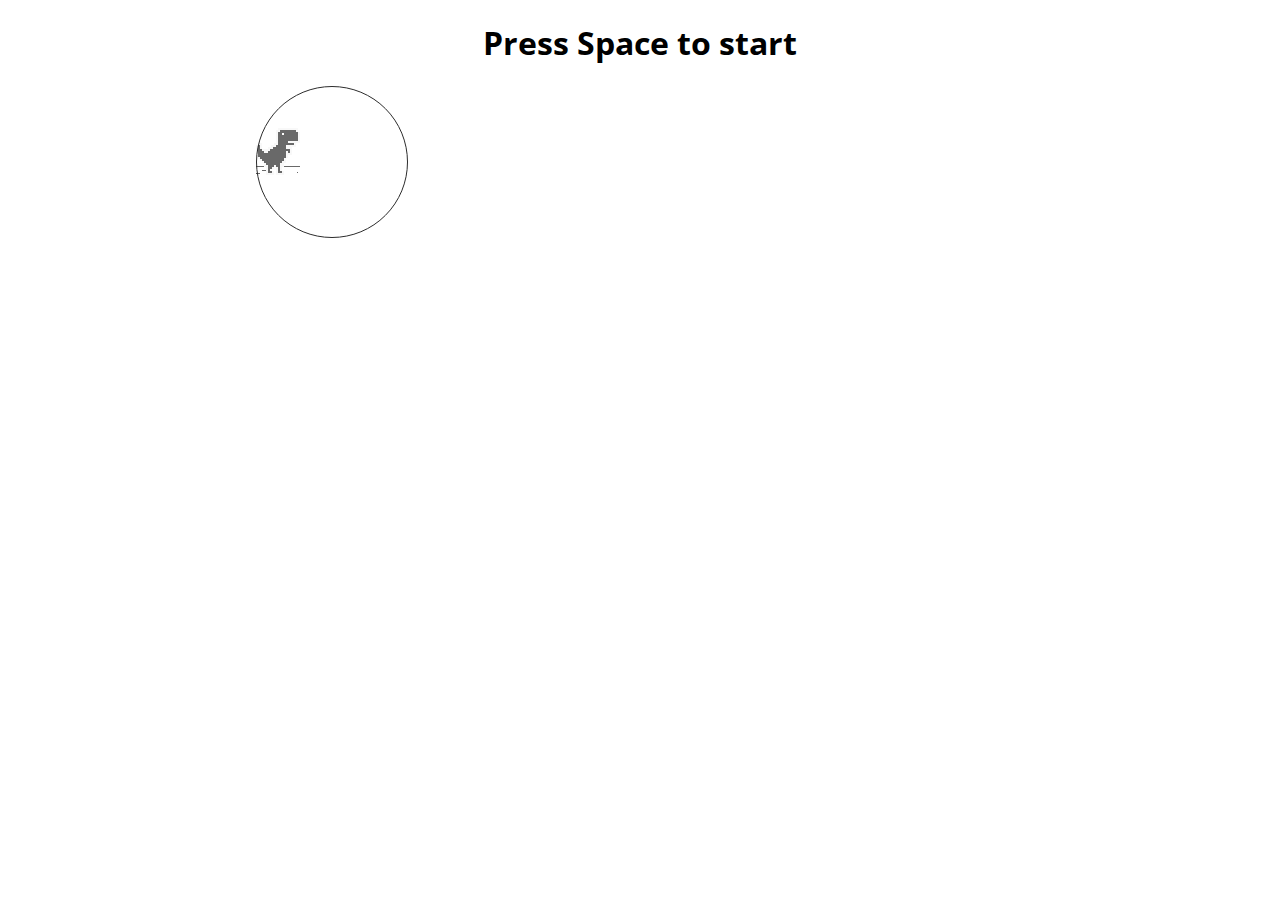
==== index.html @ 97a1e56d "initial coommit" ====
<!doctype html>
<html>

<head>
    <meta charset="utf-8">
    <meta name="viewport" content="width=device-width, initial-scale=1.0,maximum-scale=1.0, user-scalable=no">
    <title >chrome easter egg: t-rex runner</title>
    <link rel="stylesheet" href="style.css">
    <link href="https://fonts.googleapis.com/css?family=Open+Sans" rel="stylesheet"> 
</head>

<body id="t" class="offline">
    <div id="messageBox" class="sendmessage">
         <h1 style="text-align: center;font-family: 'Open Sans', sans-serif;">Press Space to start</h1>
         <div class="niokbutton" onclick="okbuttonsend()"></div> 
    </div>

    <div id="main-frame-error" class="interstitial-wrapper">
        <div id='a'></div>
        
        <div id="main-content">
            <div class="icon icon-offline" alt=""></div>
        </div>
        <div id="offline-resources">
            <img id="offline-resources-1x" src="assets/default_100_percent/100-offline-sprite.png">
            <img id="offline-resources-2x" src="assets/default_200_percent/200-offline-sprite.png">
            <template id="audio-resources">
                <audio id="offline-sound-press" src="[data-uri]"></audio>
                <audio id="offline-sound-hit" src="[data-uri]"></audio>
                <audio id="offline-sound-reached" src="[data-uri]"></audio>
            </template>
        </div>
        <div id="test"></div> 
    </div>

    
</body>


<script
  src="https://code.jquery.com/jquery-3.6.0.js"
  integrity="sha256-H+K7U5CnXl1h5ywQfKtSj8PCmoN9aaq30gDh27Xc0jk="
  crossorigin="anonymous">
</script>

<script src="main.js"></script>
<script src="index.js"></script>
<script>
    document.onkeydown = function(evt) {
    evt = evt || window.event;
    if (evt.keyCode == 32) {
        var box = document.getElementById("messageBox");
        box.style.visibility="hidden";
    }
};
</script>
    
</html>
---- style.css ----
html, body {
  padding: 0;
  margin: 0;
  width: 100%;
  height: 100%;
}

#a{
  width: 150px;
  height: 150px;
  z-index: 10;
  border-radius: 50%;
  background: rgba(255, 255, 255, 0.13);
  position:relative;  
  border: 1px solid;
  animation: block 5s infinite ease-in-out; 
}


@keyframes block {
  0% {
    left: 800px;
  }

  100% {
    left: -100px;
  }
}




.icon {
  -webkit-user-select: none;
  user-select: none;
  display: inline-block;
}

.icon-offline {
  content: -webkit-image-set( url(assets/default_100_percent/100-error-offline.png) 1x, url(assets/default_200_percent/200-error-offline.png) 2x);
  position: relative;
}

.hidden {
  display: none;
}


/* Offline page */

.offline .interstitial-wrapper {
  color: #2b2b2b;
  margin: 0 auto;
  max-height: 170px;
  max-width: 60%;
}

.offline .runner-container {
  height: 150px;
  overflow: hidden;
  position: absolute;
  top: 35px;
  width: 44px;
}

.offline .runner-canvas {
  height: 150px;
  /* max-width: 65%; */
  opacity: 1;
  overflow: hidden;
  position: absolute;
  top: 0;
  z-index: 2;
}

.offline .controller {
  background: rgba(247, 247, 247, .1);
  height: 100vh;
  left: 0;
  position: absolute;
  top: 0;
  width: 100vw;
  z-index: 1;
}

#offline-resources {
  display: none;
}

@media (max-width: 420px) {
  .suggested-left > #control-buttons, .suggested-right > #control-buttons {
    float: none;
  }
  .snackbar {
    left: 0;
    bottom: 0;
    width: 100%;
    border-radius: 0;
  }
}

@media (max-height: 350px) {
  h1 {
    margin: 0 0 15px;
  }
  .icon-offline {
    margin: 0 0 10px;
  }
  .interstitial-wrapper {
    margin-top: 5%;
  }
  .nav-wrapper {
    margin-top: 30px;
  }
}

@media (min-width: 600px) and (max-width: 736px) and (orientation: landscape) {
  .offline .interstitial-wrapper {
    margin-left: 0;
    margin-right: 0;
  }
}

@media (min-width: 420px) and (max-width: 736px) and (min-height: 240px) and (max-height: 420px) and (orientation:landscape) {
  .interstitial-wrapper {
    margin-bottom: 100px;
  }
}

@media (min-height: 240px) and (orientation: landscape) {
  .offline .interstitial-wrapper {
    /* margin-bottom: 90px; */
  }
  .icon-offline {
    margin-bottom: 20px;
  }
}

@media (max-height: 320px) and (orientation: landscape) {
  .icon-offline {
    margin-bottom: 0;
  }
  .offline .runner-container {
    top: 10px;
  }
}

@media (max-width: 240px) {
  .interstitial-wrapper {
    overflow: inherit;
    padding: 0 8px;
  }
}
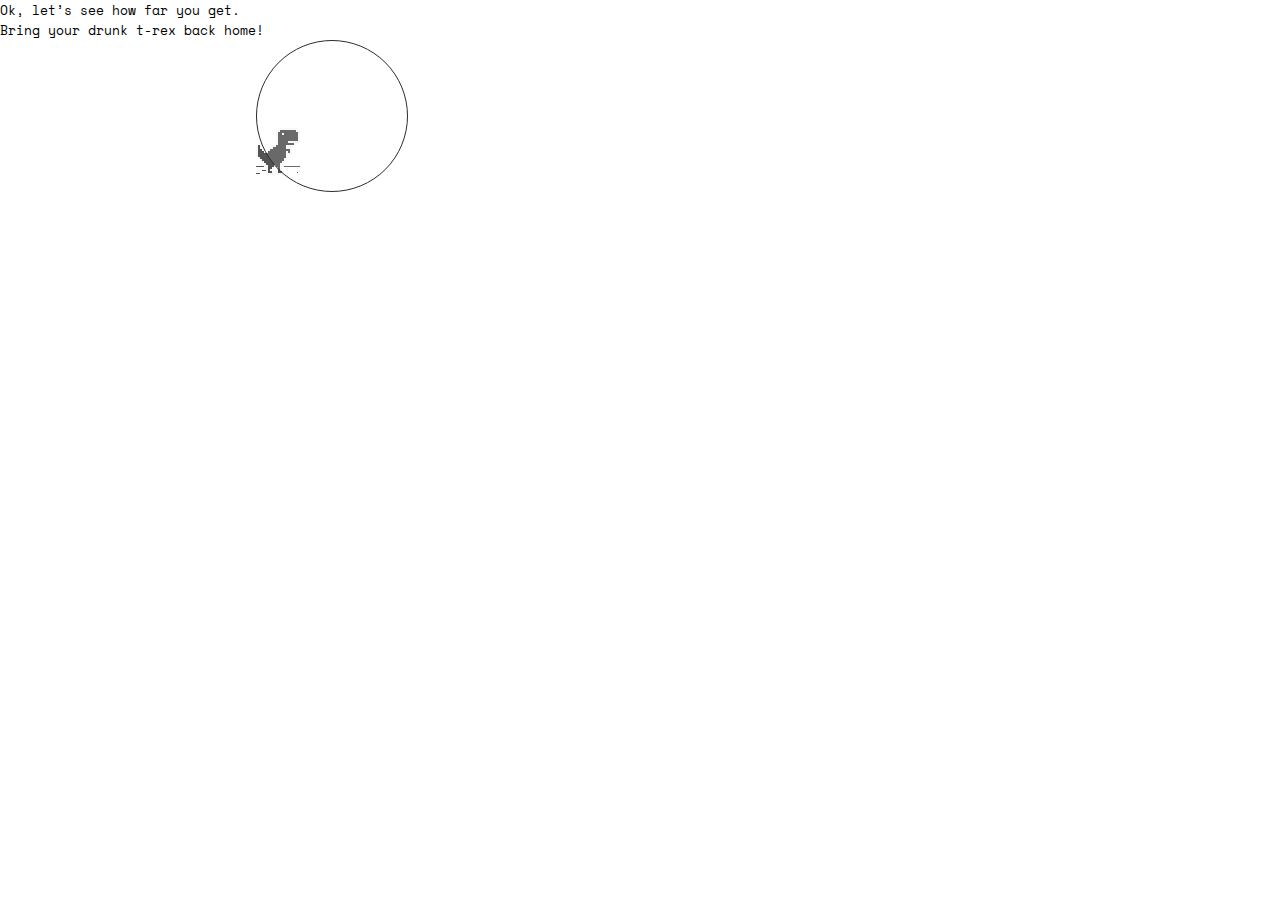
==== commit 7ceaf1b8: "test" ====
--- a/index.html
+++ b/index.html
@@ -4,55 +4,46 @@
 <head>
     <meta charset="utf-8">
     <meta name="viewport" content="width=device-width, initial-scale=1.0,maximum-scale=1.0, user-scalable=no">
-    <title >chrome easter egg: t-rex runner</title>
-    <link rel="stylesheet" href="style.css">
-    <link href="https://fonts.googleapis.com/css?family=Open+Sans" rel="stylesheet"> 
+    <title >BlackOut</title>
+    <link rel="stylesheet" href="css/style.css">
 </head>
 
 <body id="t" class="offline">
-    <div id="messageBox" class="sendmessage">
-         <h1 style="text-align: center;font-family: 'Open Sans', sans-serif;">Press Space to start</h1>
-         <div class="niokbutton" onclick="okbuttonsend()"></div> 
+
+    <div class="main-wrapper">
+
+        <div id="messageBox" class="sendmessage">
+            Ok, let’s see how far you get. <br>
+            Bring your drunk t-rex back home!
+            <!-- <div class="niokbutton" onclick="okbuttonsend()"></div>  -->
+        </div>
+
+        <!-- GAME -->
+        <div id="main-frame-error" class="interstitial-wrapper">
+            <div id='a'></div>
+            
+            <div id="main-content">
+                <div class="icon icon-offline" alt=""></div>
+            </div>
+            <div id="offline-resources">
+                <img id="offline-resources-1x" src="assets/default_100_percent/100-offline-sprite.png">
+                <img id="offline-resources-2x" src="assets/default_200_percent/200-offline-sprite.png">
+                <template id="audio-resources">
+                    <audio id="offline-sound-press" src="[data-uri]"></audio>
+                    <audio id="offline-sound-hit" src="[data-uri]"></audio>
+                    <audio id="offline-sound-reached" src="[data-uri]"></audio>
+                </template>
+            </div>
+        </div>
+    
     </div>
 
-    <div id="main-frame-error" class="interstitial-wrapper">
-        <div id='a'></div>
-        
-        <div id="main-content">
-            <div class="icon icon-offline" alt=""></div>
-        </div>
-        <div id="offline-resources">
-            <img id="offline-resources-1x" src="assets/default_100_percent/100-offline-sprite.png">
-            <img id="offline-resources-2x" src="assets/default_200_percent/200-offline-sprite.png">
-            <template id="audio-resources">
-                <audio id="offline-sound-press" src="[data-uri]"></audio>
-                <audio id="offline-sound-hit" src="[data-uri]"></audio>
-                <audio id="offline-sound-reached" src="[data-uri]"></audio>
-            </template>
-        </div>
-        <div id="test"></div> 
-    </div>
-
-    
 </body>
 
 
-<script
-  src="https://code.jquery.com/jquery-3.6.0.js"
-  integrity="sha256-H+K7U5CnXl1h5ywQfKtSj8PCmoN9aaq30gDh27Xc0jk="
-  crossorigin="anonymous">
-</script>
+<script src="https://code.jquery.com/jquery-3.6.0.js" integrity="sha256-H+K7U5CnXl1h5ywQfKtSj8PCmoN9aaq30gDh27Xc0jk=" crossorigin="anonymous"></script>
 
 <script src="main.js"></script>
 <script src="index.js"></script>
-<script>
-    document.onkeydown = function(evt) {
-    evt = evt || window.event;
-    if (evt.keyCode == 32) {
-        var box = document.getElementById("messageBox");
-        box.style.visibility="hidden";
-    }
-};
-</script>
     
 </html>
--- a/css/style.css
+++ b/css/style.css
@@ -0,0 +1,236 @@
+@font-face {
+  font-family: 'Everett medium';
+      src: url('font/everett/medium/Everett-Medium.eot') format('eot'),
+           url('font/everett/medium/Everett-Medium.svg') format('svg'),
+           url('font/everett/medium/Everett-Medium.ttf') format('ttf'),
+           url('font/everett/medium/Everett-Medium.woff') format('woff'),
+           url('font/everett/medium/Everett-Medium.woff2') format('woff2');
+}
+@font-face {
+  font-family: 'Everett reg';
+      src: url('font/everett/Everett-Regular.eot') format('eot'),
+           url('font/everett/Everett-Regular.svg') format('svg'),
+           url('font/everett/Everett-Regular.ttf') format('ttf'),
+           url('font/everett/Everett-Regular.woff') format('woff'),
+           url('font/everett/Everett-Regular.woff2') format('woff2');
+}
+@font-face {
+  font-family: 'Space';
+      src: url('font/space/space.eot') format('eot'),
+           url('font/space/space.svg') format('svg'),
+           url('font/space/space.ttf') format('ttf'),
+           url('font/space/space.woff') format('woff'),
+           url('font/space/space.woff2') format('woff2');
+}
+
+/* TEMPLATE */
+.flex-display-center-center{
+  display: flex;
+  align-content: center; /* cross axis of container - V */
+  align-items: center; /* all children on cross axis - vertical center*/
+  justify-content: center; /* main axis of conatiner - H */
+}
+.flex-display-center-start{
+  display: flex;
+  align-content: center; /* cross axis of container - V */
+  align-items: center; /* all children on cross axis - vertical center*/
+  justify-content: flex-start; /* main axis of conatiner - H */
+}
+.flex-display-start-center{
+  display: flex;
+  align-content: flex-start; /* cross axis of container - V */
+  align-items: flex-start; /* all children on cross axis - vertical center*/
+  justify-content: center; /* main axis of conatiner - H */
+}
+.flex-display-sa-start{
+  display: flex;
+  align-content: center; /* cross axis of container - V */
+  align-items: flex-start; /* all children on cross axis - vertical center*/
+  justify-content: space-around; /* main axis of conatiner - H */
+}
+.flex-display-sa-center{
+  display: flex;
+  align-content: center; /* cross axis of container - V */
+  align-items: center; /* all children on cross axis - vertical center*/
+  justify-content: space-around; /* main axis of conatiner - H */
+}
+.flex-display-sb-center{
+  display: flex;
+  align-content: center; /* cross axis of container - V */
+  align-items: center; /* all children on cross axis - vertical center*/
+  justify-content: space-between; /* main axis of conatiner - H */
+}
+.column{
+  flex-direction: column;
+}
+
+html, body {
+  padding: 0;
+  margin: 0;
+  width: 100vw;
+  height: 100vh;
+  font-family: Space;
+  font-size: 0.9rem;
+}
+
+.sendmessage{
+
+}
+
+#a{
+  width: 150px;
+  height: 150px;
+  z-index: 10;
+  border-radius: 50%;
+  background: rgba(255, 255, 255, 0.13);
+  position:relative;  
+  /* left: 40%; */
+  border: 1px solid;
+}
+.animation{
+  animation: block 4s infinite ease-in-out; 
+}
+
+
+@keyframes block {
+  0% {
+    left: 100%;
+  }
+
+  100% {
+    left: -100%;
+  }
+}
+
+
+
+
+.icon {
+  -webkit-user-select: none;
+  user-select: none;
+  display: inline-block;
+}
+
+.icon-offline {
+  content: -webkit-image-set( url(../assets/default_100_percent/100-error-offline.png) 1x, url(../assets/default_200_percent/200-error-offline.png) 2x);
+  position: relative;
+}
+
+.hidden {
+  display: none;
+}
+
+
+/* Offline page */
+
+.offline .interstitial-wrapper {
+  color: #2b2b2b;
+  margin: 0 auto;
+  max-height: 170px;
+  max-width: 60%;
+}
+
+.offline .runner-container {
+  height: 150px;
+  overflow: hidden;
+  position: absolute;
+  top: 35px;
+  width: 44px;
+}
+
+.offline .runner-canvas {
+  height: 150px;
+  /* max-width: 65%; */
+  opacity: 1;
+  overflow: hidden;
+  position: absolute;
+  top: 0;
+  z-index: 2;
+}
+
+.offline .controller {
+  background: rgba(247, 247, 247, .1);
+  height: 100vh;
+  left: 0;
+  position: absolute;
+  top: 0;
+  width: 100vw;
+  z-index: 1;
+}
+
+#offline-resources {
+  display: none;
+}
+
+
+
+
+
+
+
+
+
+@media (max-width: 420px) {
+  .suggested-left > #control-buttons, .suggested-right > #control-buttons {
+    float: none;
+  }
+  .snackbar {
+    left: 0;
+    bottom: 0;
+    width: 100%;
+    border-radius: 0;
+  }
+}
+
+@media (max-height: 350px) {
+  h1 {
+    margin: 0 0 15px;
+  }
+  .icon-offline {
+    margin: 0 0 10px;
+  }
+  .interstitial-wrapper {
+    margin-top: 5%;
+  }
+  .nav-wrapper {
+    margin-top: 30px;
+  }
+}
+
+@media (min-width: 600px) and (max-width: 736px) and (orientation: landscape) {
+  .offline .interstitial-wrapper {
+    margin-left: 0;
+    margin-right: 0;
+  }
+}
+
+@media (min-width: 420px) and (max-width: 736px) and (min-height: 240px) and (max-height: 420px) and (orientation:landscape) {
+  .interstitial-wrapper {
+    margin-bottom: 100px;
+  }
+}
+
+@media (min-height: 240px) and (orientation: landscape) {
+  .offline .interstitial-wrapper {
+    /* margin-bottom: 90px; */
+  }
+  .icon-offline {
+    margin-bottom: 20px;
+  }
+}
+
+@media (max-height: 320px) and (orientation: landscape) {
+  .icon-offline {
+    margin-bottom: 0;
+  }
+  .offline .runner-container {
+    top: 10px;
+  }
+}
+
+@media (max-width: 240px) {
+  .interstitial-wrapper {
+    overflow: inherit;
+    padding: 0 8px;
+  }
+}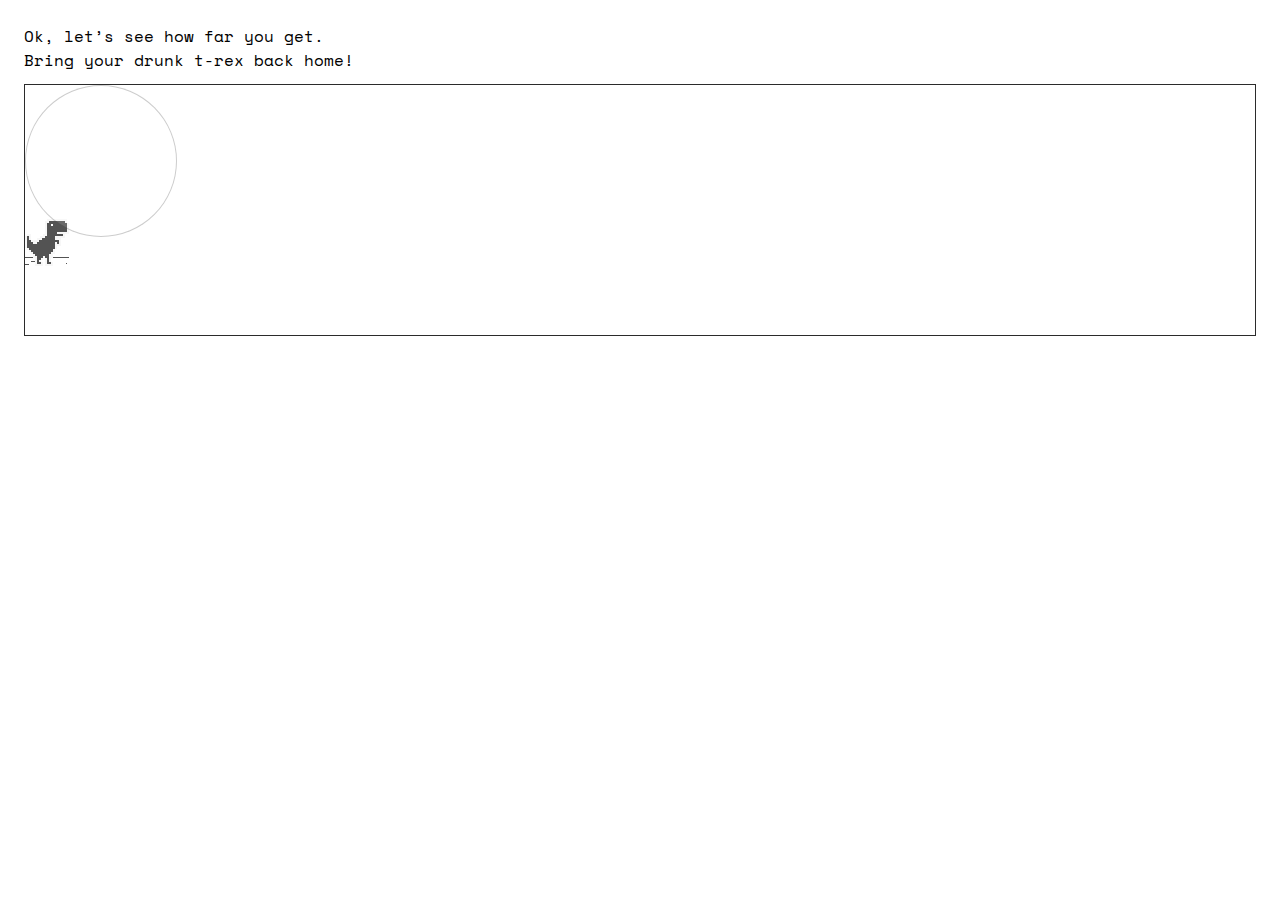
==== commit e7ac3cc8: "collision detection" ====
--- a/index.html
+++ b/index.html
@@ -36,6 +36,7 @@
             </div>
         </div>
     
+        <div class="random-image-wrapper flex-display-center-center"></div>
     </div>
 
 </body>
--- a/css/style.css
+++ b/css/style.css
@@ -70,11 +70,14 @@
   width: 100vw;
   height: 100vh;
   font-family: Space;
-  font-size: 0.9rem;
+  font-size: 1rem;
+}
+.main-wrapper{
+  padding: 24px;
 }
 
 .sendmessage{
-
+  margin-bottom: 12px;
 }
 
 #a{
@@ -84,13 +87,11 @@
   border-radius: 50%;
   background: rgba(255, 255, 255, 0.13);
   position:relative;  
-  /* left: 40%; */
-  border: 1px solid;
+  border: 1px solid rgba(0, 0, 0, 0.2);
 }
 .animation{
   animation: block 4s infinite ease-in-out; 
 }
-
 
 @keyframes block {
   0% {
@@ -120,21 +121,22 @@
   display: none;
 }
 
-
 /* Offline page */
-
 .offline .interstitial-wrapper {
   color: #2b2b2b;
   margin: 0 auto;
-  max-height: 170px;
-  max-width: 60%;
+  top: 30%;
+  /* max-height: 170px; */
+  /* max-width: 70%; */
+  border: 1px solid;
+  overflow: hidden;
 }
 
 .offline .runner-container {
   height: 150px;
   overflow: hidden;
   position: absolute;
-  top: 35px;
+  top: 14%;
   width: 44px;
 }
 
@@ -162,6 +164,20 @@
   display: none;
 }
 
+.random-image-wrapper{
+  margin: 42px 0;
+}
+
+.random-image-wrapper img{
+  width: 100%;
+}
+
+
+
+
+
+
+
 
 
 
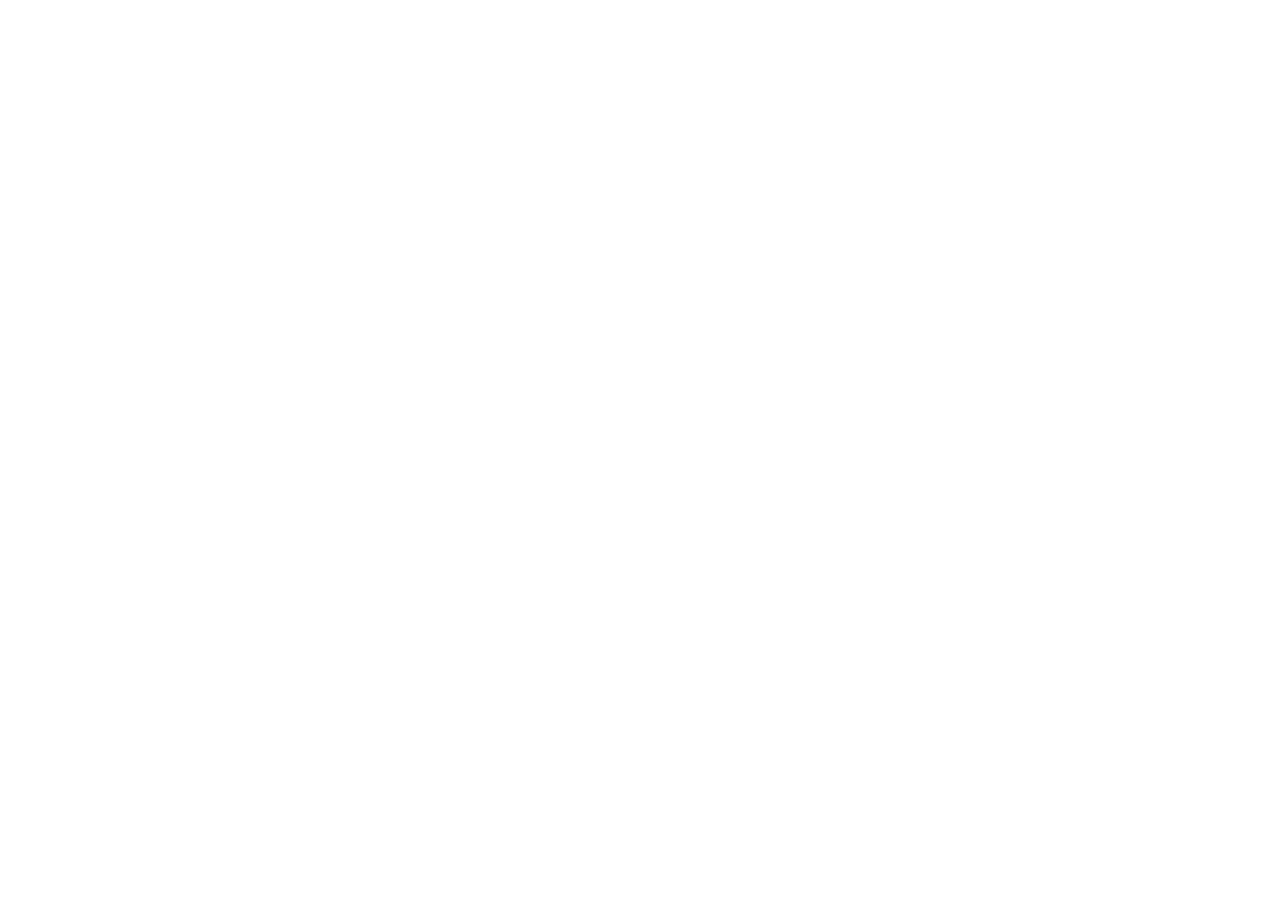
==== commit 779eaea1: "game" ====
--- a/index.html
+++ b/index.html
@@ -8,36 +8,8 @@
     <link rel="stylesheet" href="css/style.css">
 </head>
 
-<body id="t" class="offline">
-
-    <div class="main-wrapper">
-
-        <div id="messageBox" class="sendmessage">
-            Ok, let’s see how far you get. <br>
-            Bring your drunk t-rex back home!
-            <!-- <div class="niokbutton" onclick="okbuttonsend()"></div>  -->
-        </div>
-
-        <!-- GAME -->
-        <div id="main-frame-error" class="interstitial-wrapper">
-            <div id='a'></div>
-            
-            <div id="main-content">
-                <div class="icon icon-offline" alt=""></div>
-            </div>
-            <div id="offline-resources">
-                <img id="offline-resources-1x" src="assets/default_100_percent/100-offline-sprite.png">
-                <img id="offline-resources-2x" src="assets/default_200_percent/200-offline-sprite.png">
-                <template id="audio-resources">
-                    <audio id="offline-sound-press" src="[data-uri]"></audio>
-                    <audio id="offline-sound-hit" src="[data-uri]"></audio>
-                    <audio id="offline-sound-reached" src="[data-uri]"></audio>
-                </template>
-            </div>
-        </div>
+<body>
     
-        <div class="random-image-wrapper flex-display-center-center"></div>
-    </div>
 
 </body>
 
--- a/css/style.css
+++ b/css/style.css
@@ -70,7 +70,11 @@
   width: 100vw;
   height: 100vh;
   font-family: Space;
-  font-size: 1rem;
+  font-size: 1.05rem;
+}
+a{
+  text-decoration: none;
+  color: black;
 }
 .main-wrapper{
   padding: 24px;
@@ -86,7 +90,7 @@
   z-index: 10;
   border-radius: 50%;
   background: rgba(255, 255, 255, 0.13);
-  position:relative;  
+  position: absolute;  
   border: 1px solid rgba(0, 0, 0, 0.2);
 }
 .animation{
@@ -125,7 +129,8 @@
 .offline .interstitial-wrapper {
   color: #2b2b2b;
   margin: 0 auto;
-  top: 30%;
+  position: relative;
+  /* top: 30%; */
   /* max-height: 170px; */
   /* max-width: 70%; */
   border: 1px solid;
@@ -135,8 +140,8 @@
 .offline .runner-container {
   height: 150px;
   overflow: hidden;
-  position: absolute;
-  top: 14%;
+  position: relative;
+  /* top: 14%; */
   width: 44px;
 }
 
@@ -165,11 +170,23 @@
 }
 
 .random-image-wrapper{
-  margin: 42px 0;
+  margin: 48px 0 12px;
 }
 
 .random-image-wrapper img{
   width: 100%;
+}
+
+.hidden{
+  visibility: none;
+}
+.data{
+  font-family: Everett medium;
+}
+.home{
+  text-align: center;
+  text-decoration: underline;
+  margin-top: 48px;
 }
 
 
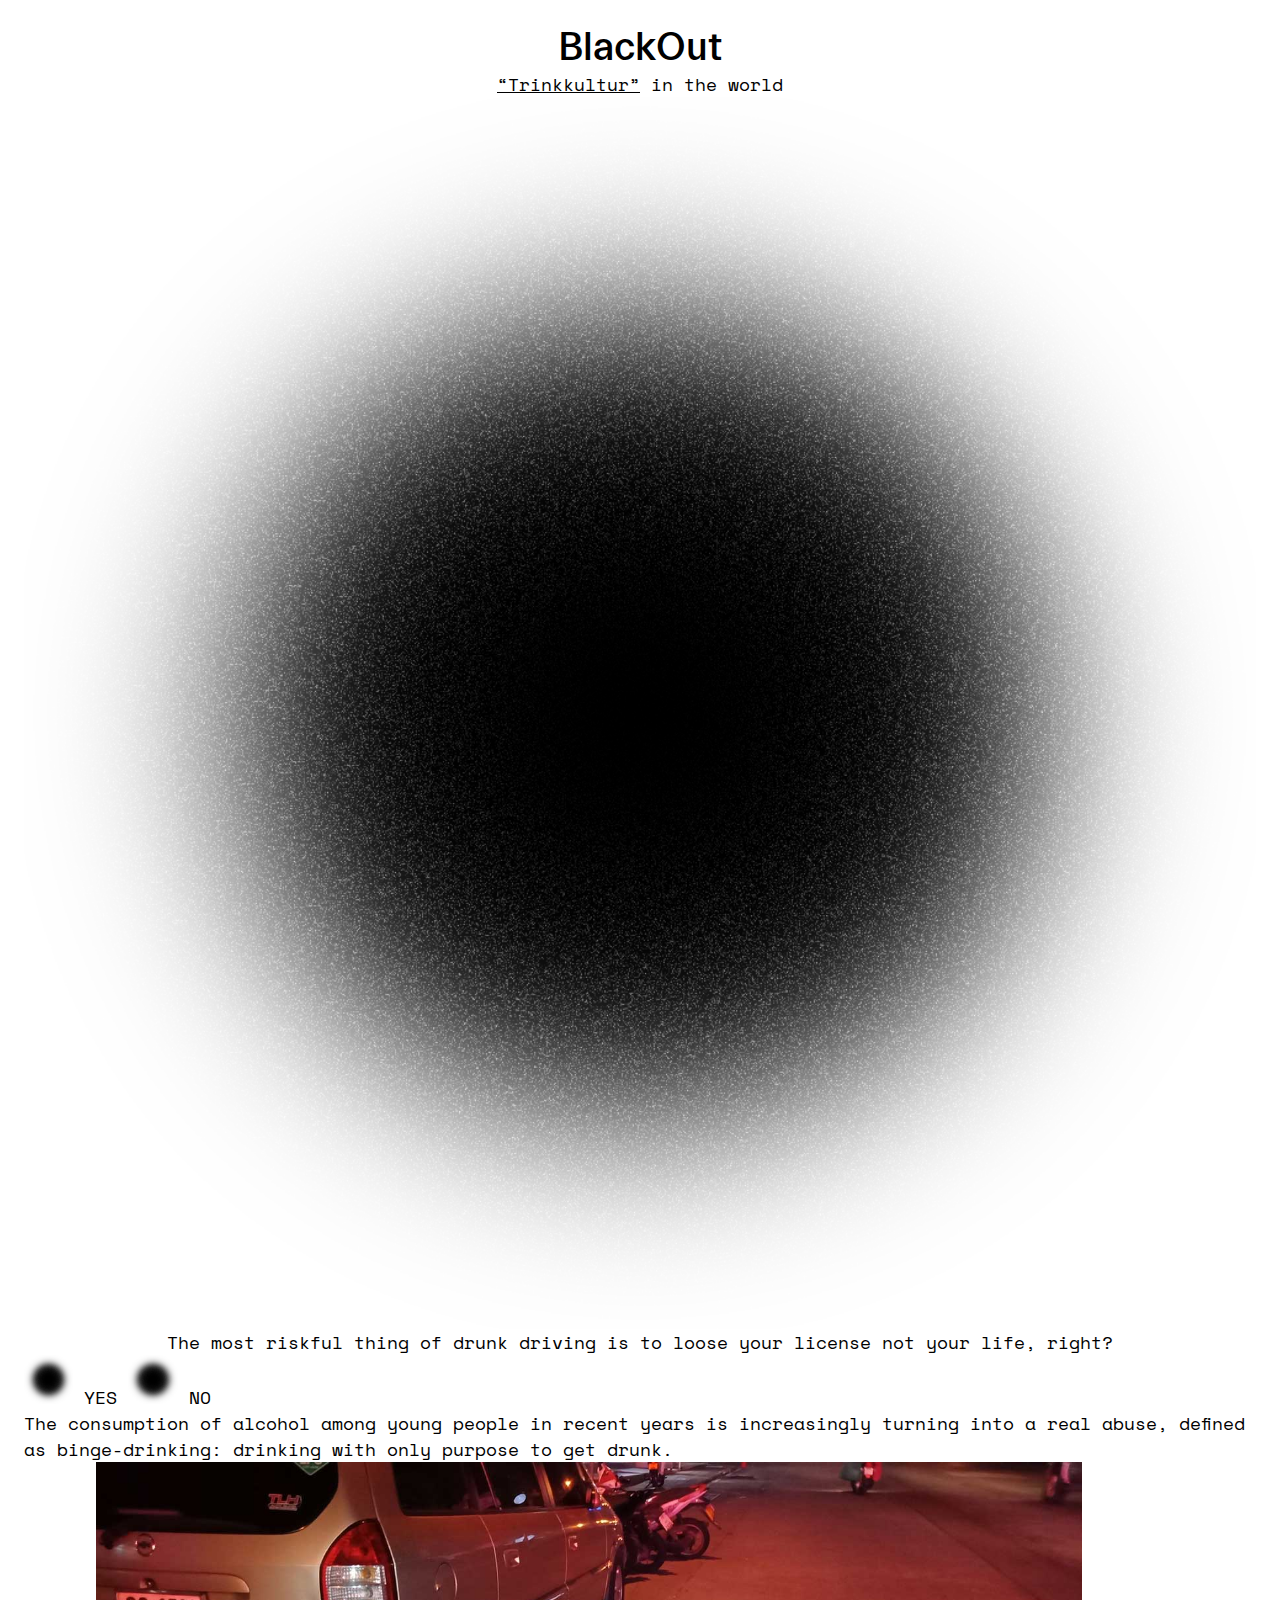
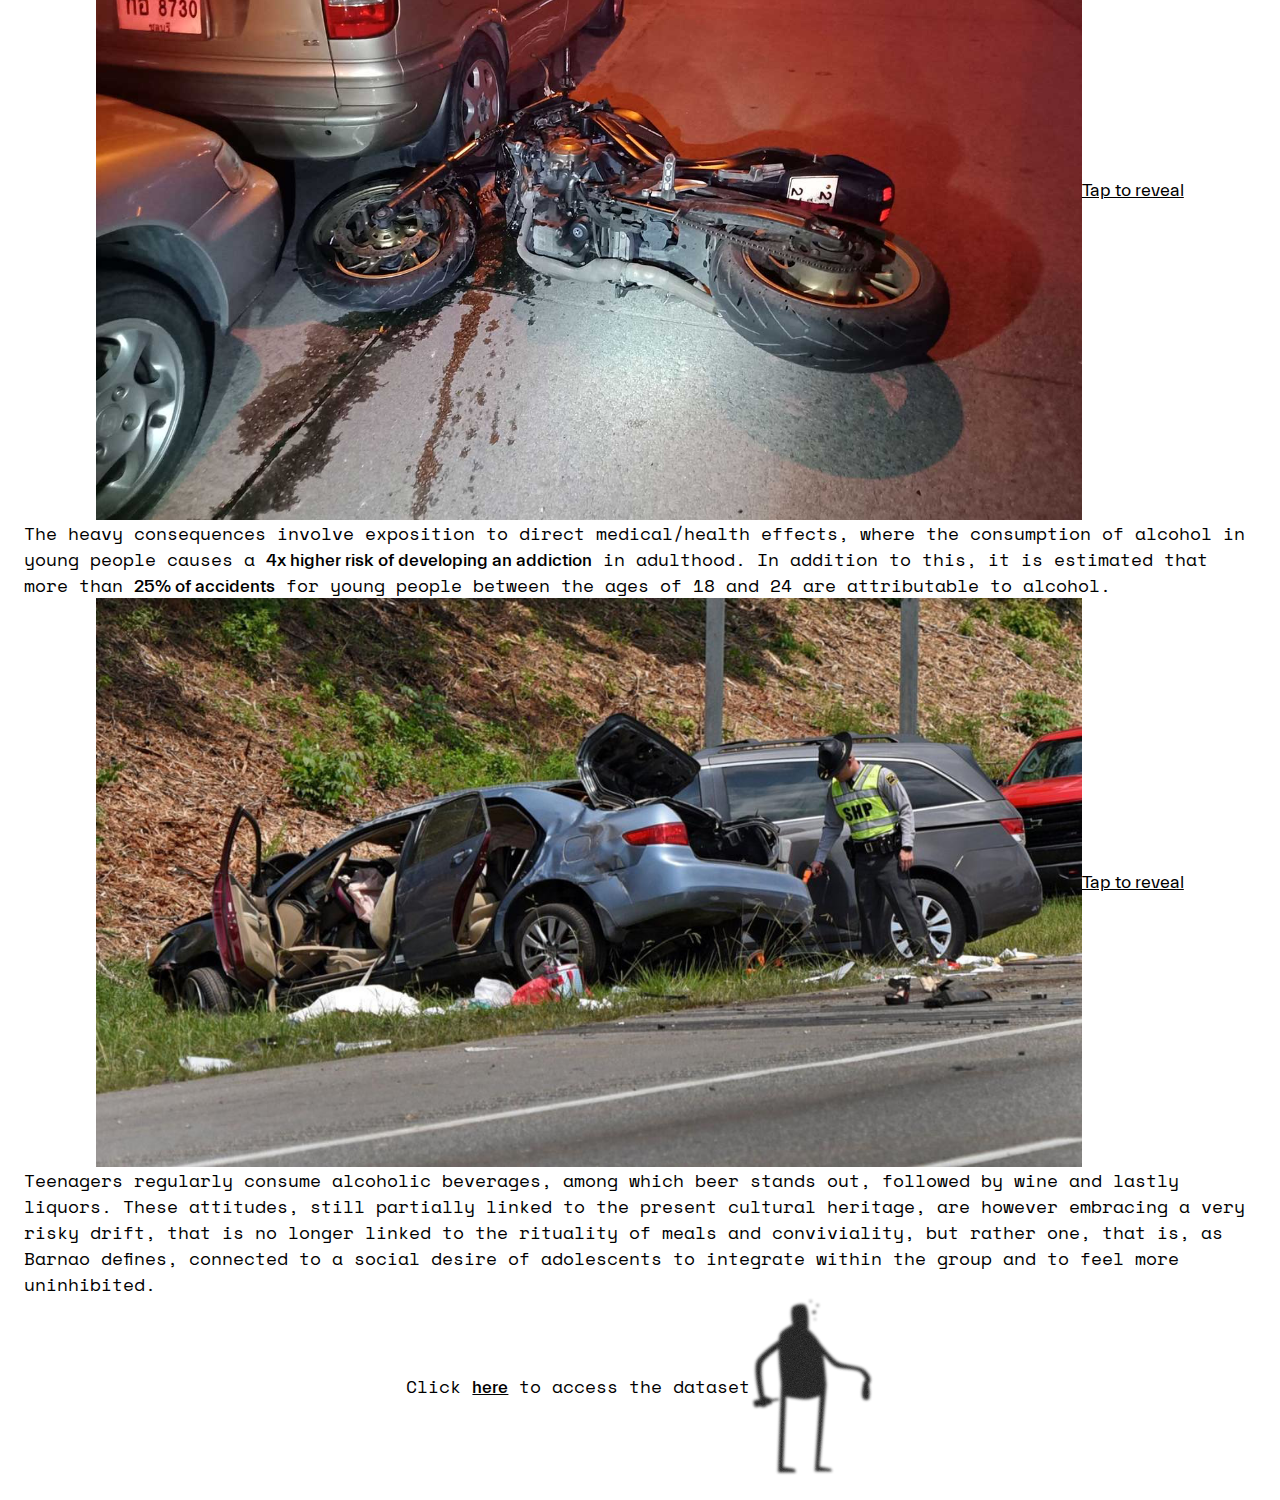
==== commit 17c7103c: "index" ====
--- a/index.html
+++ b/index.html
@@ -9,7 +9,72 @@
 </head>
 
 <body>
+    <div class="main-wrapper flex-display-center-center column">
+        <div class="title flex-display-center-center column">
+            <div class="blackOut evrtt">BlackOut</div>
+            <div class="trinkkultur"><span class="underlined">“Trinkkultur”</span> in the world</div>
+        </div>
     
+        <div class="tk-explanation hidden flex-display-start-center">
+            “Trinkkultur”: <br>
+            a german word wich literally translates to “drinking culture”. 
+            It is linked to the folkloristic habit of drinking, often referring 
+            to something alcoholic as part 
+            of a social process.
+            <div class="close evrtt">x</div>
+        </div>
+        <img src="assets/media/circle.png" alt="BlackOut" class="circle">
+
+        <div class="question">
+            The most riskful thing of drunk driving is to loose your license not your life, right?
+        </div>
+
+        <div class="answers">
+            <a href="game.html" class="yes">
+                <img src="assets/media/circle.png" alt="BlackOut" class="dot">
+                YES
+            </a>
+            <a href="game.html" class="no">
+                <img src="assets/media/circle.png" alt="BlackOut" class="dot">
+                NO
+            </a>
+        </div>
+
+        <div class="pippone">
+            The consumption of alcohol among young people in recent years 
+            is increasingly turning into a real abuse, defined as binge-drinking: drinking with only purpose to get drunk.
+
+            <div class="crash-pic flex-display-center-center">
+                <img src="assets/crashes/10.jpeg" alt="" class="blur pic">
+                <span class="underlined">Tap to reveal</span>
+            </div>
+
+            The heavy consequences involve exposition to direct medical/health effects, where the consumption of alcohol in 
+            young people causes a <span class="data">4x higher risk of developing an addiction</span> in adulthood. In addition to this, it is estimated 
+            that more than <span class="data">25% of accidents</span> for young people between the ages of 18 and 24 are attributable to alcohol.
+            
+            <div class="crash-pic flex-display-center-center">
+                <img src="assets/crashes/9.jpeg" alt="" class="blur pic">
+                <span class="underlined">Tap to reveal</span>
+            </div>
+            
+            Teenagers regularly consume alcoholic beverages, among which beer stands out, followed by wine and lastly liquors. 
+            These attitudes, still partially linked to the present cultural heritage, are however embracing a very risky drift, 
+            that is no longer linked to the rituality of meals and conviviality, but rather one, that is, as Barnao defines, 
+            connected to a social desire of  adolescents to integrate within the group and to feel more uninhibited. <br>
+
+            <div class="dataset flex-display-center-center">
+                <div>Click <span class="data underlined">here</span> to access the dataset</div>
+                <img src="assets/media/guy.png" alt="drunk guy" class="guy">
+            </div>
+       
+       
+        </div>
+    
+    
+    
+    
+    </div>
 
 </body>
 
--- a/css/style.css
+++ b/css/style.css
@@ -62,6 +62,12 @@
 }
 .column{
   flex-direction: column;
+}
+.underlined{
+  text-decoration: underline;
+}
+.evrtt{
+  font-family: Everett medium;
 }
 
 html, body {
@@ -119,10 +125,6 @@
 .icon-offline {
   content: -webkit-image-set( url(../assets/default_100_percent/100-error-offline.png) 1x, url(../assets/default_200_percent/200-error-offline.png) 2x);
   position: relative;
-}
-
-.hidden {
-  display: none;
 }
 
 /* Offline page */
@@ -176,9 +178,8 @@
 .random-image-wrapper img{
   width: 100%;
 }
-
 .hidden{
-  visibility: none;
+  visibility: hidden;
 }
 .data{
   font-family: Everett medium;
@@ -190,10 +191,40 @@
 }
 
 
-
-
-
-
+/* HOME */
+.blackOut{
+  font-size: 40px;
+}
+.tk-explanation{
+  position: absolute;
+  width: 80%;
+  border: 1px solid;
+  background-color: white;
+  top: 20%;
+  padding: 12px;
+}
+.close{
+  margin: 0 2%;
+  font-size: 1.3rem;
+}
+
+
+
+.circle{
+  width: 100%;
+}
+.dot{
+  width: 4%;
+}
+.pic{
+  width: 80%;
+}
+.crash-pic{
+  font-family: Everett reg;
+}
+.guy{
+  width: 10%;
+}
 
 
 
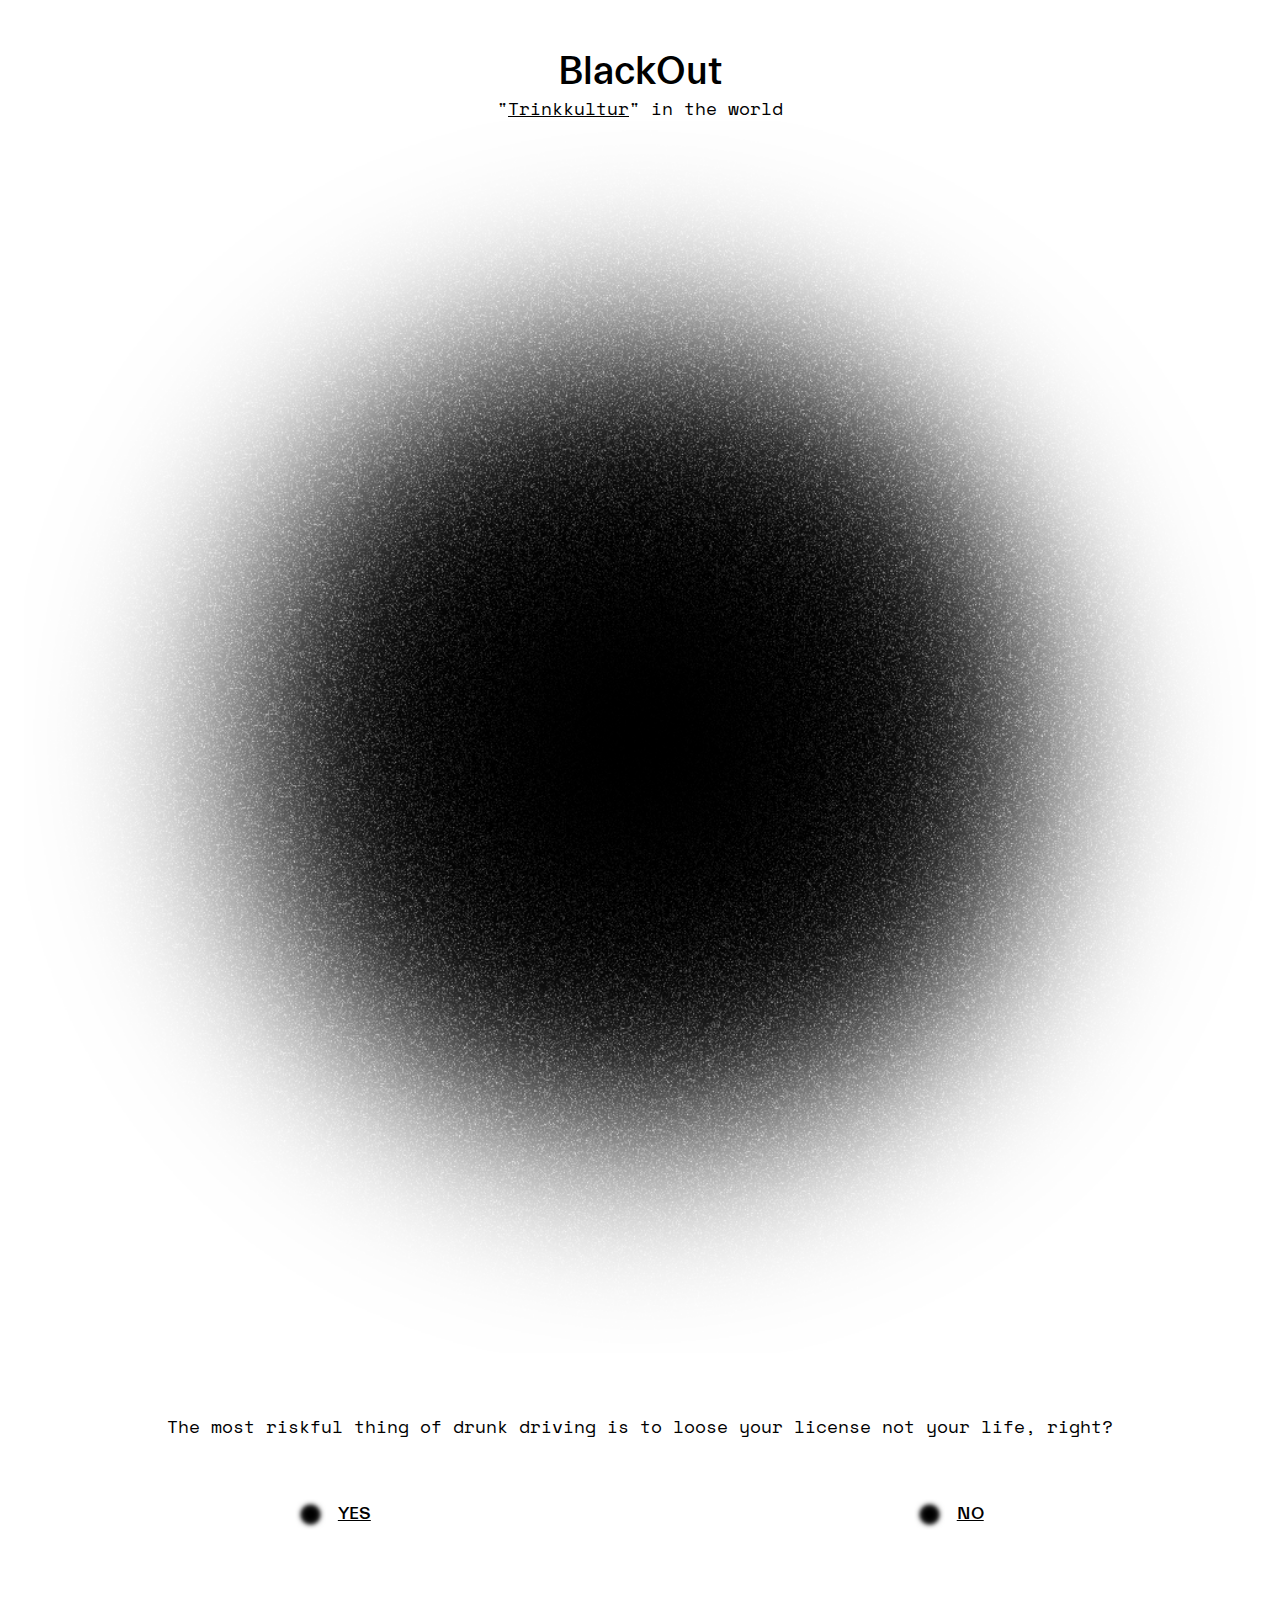
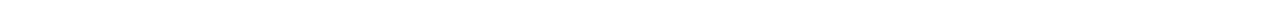
==== commit 04bdb31c: "almost there" ====
--- a/index.html
+++ b/index.html
@@ -12,7 +12,7 @@
     <div class="main-wrapper flex-display-center-center column">
         <div class="title flex-display-center-center column">
             <div class="blackOut evrtt">BlackOut</div>
-            <div class="trinkkultur"><span class="underlined">“Trinkkultur”</span> in the world</div>
+            <div class="trinkkultur">"<span class="underlined">Trinkkultur</span>" in the world</div>
         </div>
     
         <div class="tk-explanation hidden flex-display-start-center">
@@ -29,18 +29,18 @@
             The most riskful thing of drunk driving is to loose your license not your life, right?
         </div>
 
-        <div class="answers">
-            <a href="game.html" class="yes">
+        <div class="answers underlined evrtt flex-display-sa-center">
+            <a href="game.html" class="yes flex-display-center-center">
                 <img src="assets/media/circle.png" alt="BlackOut" class="dot">
                 YES
             </a>
-            <a href="game.html" class="no">
+            <a href="#" class="no flex-display-center-center" onclick="scrollToTarget()">
                 <img src="assets/media/circle.png" alt="BlackOut" class="dot">
                 NO
             </a>
         </div>
 
-        <div class="pippone">
+        <div id="pippone" class="pip">
             The consumption of alcohol among young people in recent years 
             is increasingly turning into a real abuse, defined as binge-drinking: drinking with only purpose to get drunk.
 
@@ -82,6 +82,6 @@
 <script src="https://code.jquery.com/jquery-3.6.0.js" integrity="sha256-H+K7U5CnXl1h5ywQfKtSj8PCmoN9aaq30gDh27Xc0jk=" crossorigin="anonymous"></script>
 
 <script src="main.js"></script>
-<script src="index.js"></script>
+<!-- <script src="index.js"></script> -->
     
 </html>
--- a/css/style.css
+++ b/css/style.css
@@ -192,6 +192,9 @@
 
 
 /* HOME */
+.title{
+  margin-top: 24px;
+}
 .blackOut{
   font-size: 40px;
 }
@@ -200,27 +203,46 @@
   width: 80%;
   border: 1px solid;
   background-color: white;
-  top: 20%;
+  top: 15%;
   padding: 12px;
 }
 .close{
   margin: 0 2%;
   font-size: 1.3rem;
 }
-
-
-
 .circle{
   width: 100%;
 }
+.question{
+  margin: 60px 0;
+}
 .dot{
-  width: 4%;
-}
-.pic{
-  width: 80%;
+  width: 5%;
+  margin-right: 12px;
+}
+.answers{
+  margin-bottom: 48px;
+}
+.pip{
+  max-height: 0vh;
+  overflow: hidden;
+  transition: all 0.4s ease;
+  -webkit-transition: all 0.4s ease;
+}
+.ext{
+  max-height: 300vh;
 }
 .crash-pic{
   font-family: Everett reg;
+  margin: 15% 0;
+}
+.pic{
+  width: 60%;
+  margin-right: 12px;
+}
+
+.dataset{
+  margin-top: 48px;
 }
 .guy{
   width: 10%;
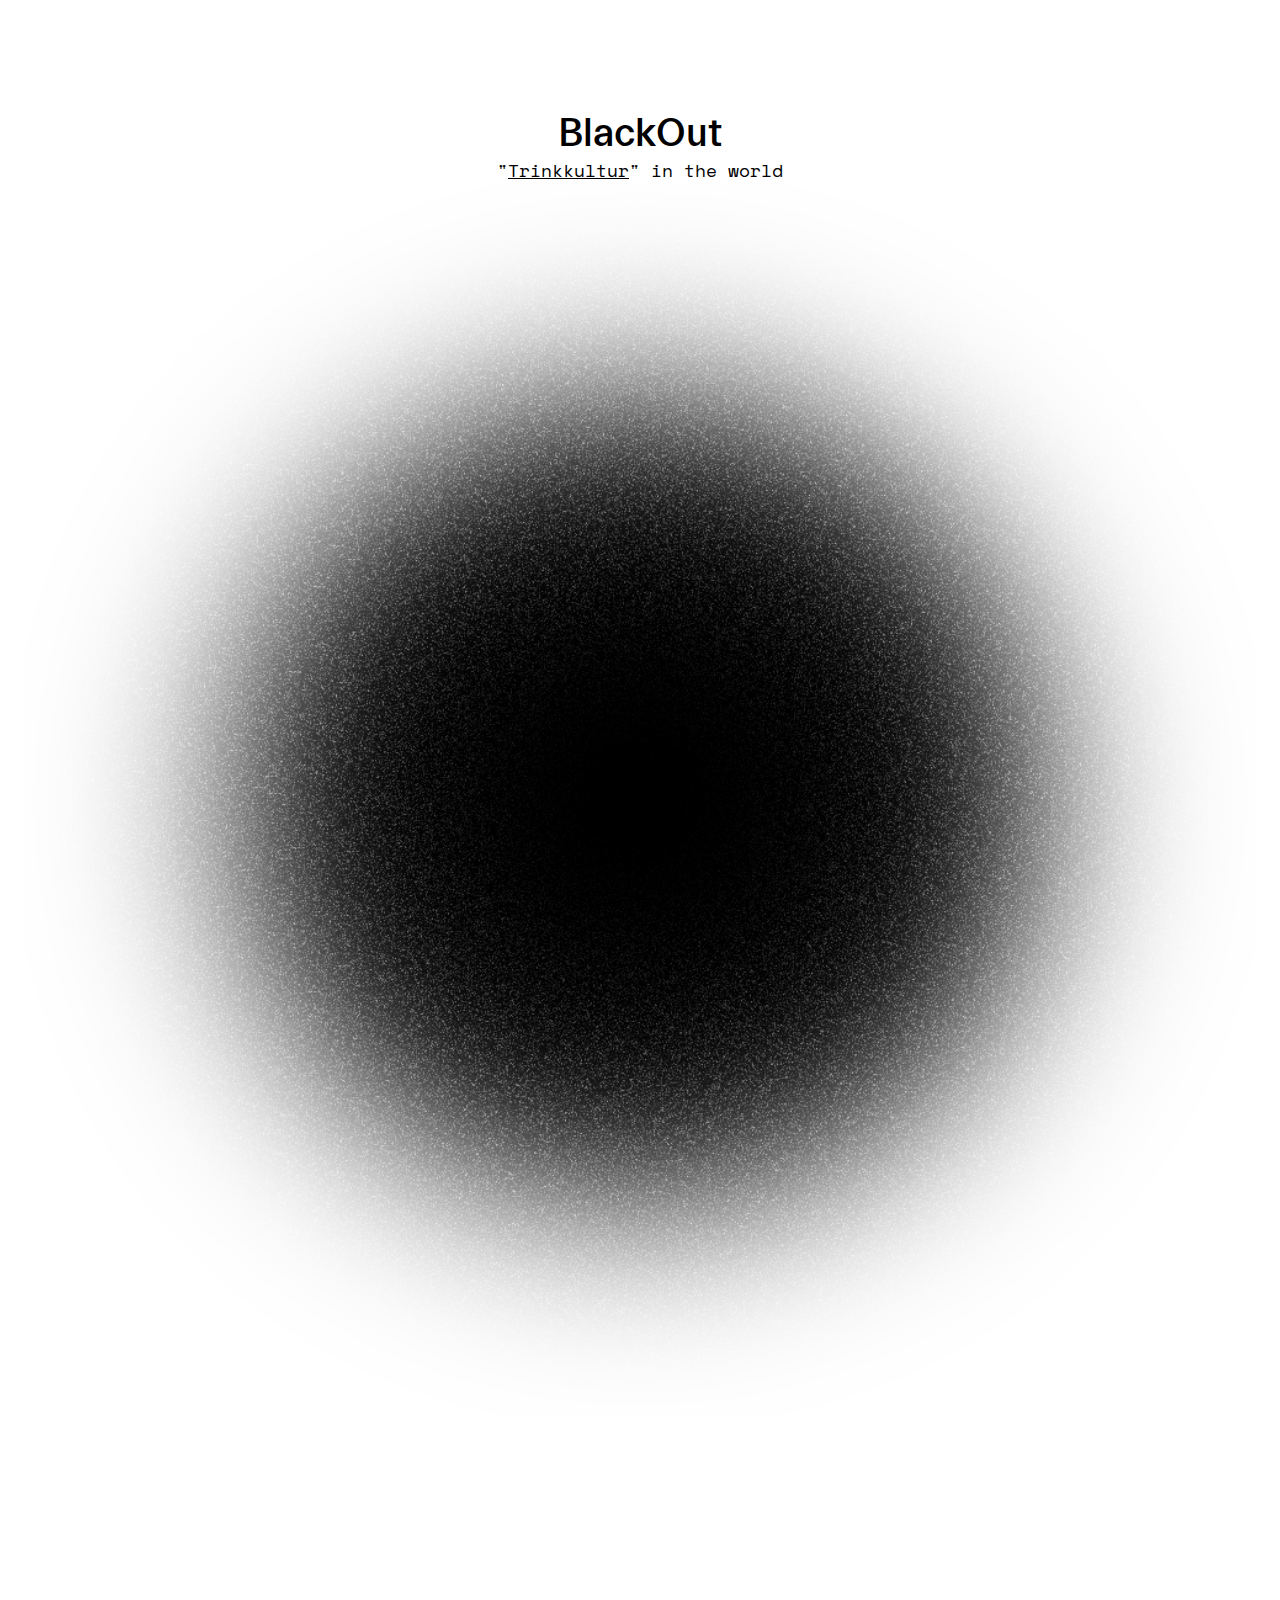
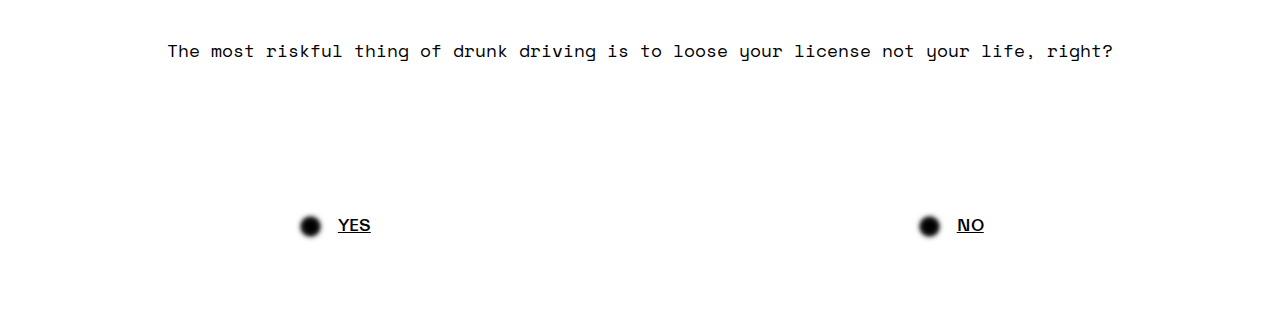
==== commit 16783f2d: "unblur imgs" ====
--- a/index.html
+++ b/index.html
@@ -44,18 +44,18 @@
             The consumption of alcohol among young people in recent years 
             is increasingly turning into a real abuse, defined as binge-drinking: drinking with only purpose to get drunk.
 
-            <div class="crash-pic flex-display-center-center">
-                <img src="assets/crashes/10.jpeg" alt="" class="blur pic">
-                <span class="underlined">Tap to reveal</span>
+            <div class="crash-pic flex-display-sa-center">
+                <div class="overflower"> <img src="assets/crashes/2.jpeg" alt="" class="blur pic"> </div>
+                <span class="underlined reveal">Tap to reveal</span>
             </div>
 
             The heavy consequences involve exposition to direct medical/health effects, where the consumption of alcohol in 
             young people causes a <span class="data">4x higher risk of developing an addiction</span> in adulthood. In addition to this, it is estimated 
             that more than <span class="data">25% of accidents</span> for young people between the ages of 18 and 24 are attributable to alcohol.
             
-            <div class="crash-pic flex-display-center-center">
-                <img src="assets/crashes/9.jpeg" alt="" class="blur pic">
-                <span class="underlined">Tap to reveal</span>
+            <div class="crash-pic flex-display-sa-center">
+                <div class="overflower"> <img src="assets/crashes/7.jpeg" alt="" class="blur pic"> </div>
+                <span class="underlined reveal">Tap to reveal</span>
             </div>
             
             Teenagers regularly consume alcoholic beverages, among which beer stands out, followed by wine and lastly liquors. 
--- a/css/style.css
+++ b/css/style.css
@@ -193,7 +193,7 @@
 
 /* HOME */
 .title{
-  margin-top: 24px;
+  margin-top: 7%;
 }
 .blackOut{
   font-size: 40px;
@@ -214,7 +214,7 @@
   width: 100%;
 }
 .question{
-  margin: 60px 0;
+  margin: 18% 0 12%;
 }
 .dot{
   width: 5%;
@@ -237,8 +237,19 @@
   margin: 15% 0;
 }
 .pic{
+  width: 100%;
+  filter: blur(0) grayscale(0);
+  transition: all 0.2s ease-in;
+}
+.overflower{
+  overflow: hidden;
   width: 60%;
-  margin-right: 12px;
+}
+.blur{
+  filter: blur(10px) grayscale(1);
+}
+.blur:active{
+  filter: blur(0) grayscale(0);
 }
 
 .dataset{
